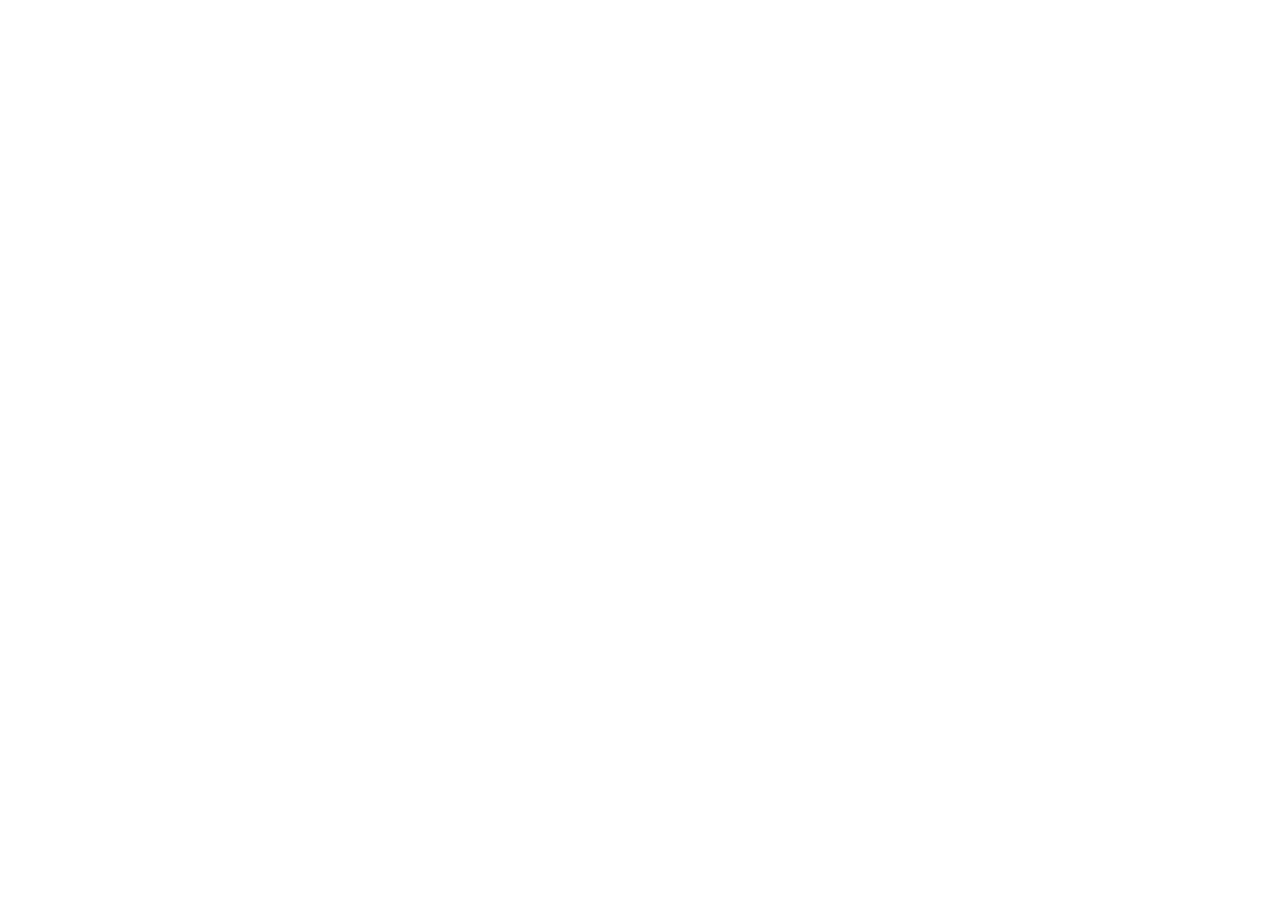
==== index.html @ b21c2f51 "Update and rename 1project.html to index.html" ====
<!DOCTYPE html>
<html lang="en">
<head>
    <meta charset="UTF-8">
    <meta name="viewport" content="width=device-width, initial-scale=1.0">
    <link rel="stylesheet" href="./1project.css">
    <title>📝</title>
</head>
<body>
    
    <div class="contioner">
        <div class="panel active" style="background-image: url(/image/photo-1762288910569-37bbc2d2d988_4_11zon.webp);">
            <h3>Explore the world</h3>
        </div>
        <div class="panel" style="background-image: url(/image/photo-1762423780504-bb663dd65a9d_6_11zon.webp);">
            <h3>Explore the world</h3>
        </div>
        <div class="panel" style="background-image: url(/image/photo-1763076705118-8c3c03fee057_13_11zon.webp);">
            <h3>Explore the world</h3>
        </div>
        <div class="panel" style="background-image: url(/image/photo-1763612101817-a53a38f6186b_15_11zon.webp);">
            <h3>Explore the world</h3>
        </div>
        <div class="panel" style="background-image: url(/image/photo-1763793927066-e737cd50bd1a_18_11zon.webp);">
            <h3>Explore the world</h3>
        </div>
    </div>

    <script src="/1project.js"></script>
</body>
</html>
---- 1project.css ----
@font-face {
            font-family: Vazir;
            src: 
                url('/font/vazir/Vazir.woff') format('woff'),
                url('/font/vazir/Vazir.woff2') format('woff2');
        }
*{
    box-sizing: border-box;
}

body{
    font-family:'vazir';
    display: flex;
    align-items: center;
    justify-content: center;
    height: 100vh;
    overflow:hidden;
    margin: 0;
}
.contioner{
    display: flex;
    width: 90vw;

}
.panel{
    background-repeat: no-repeat;
    height: 80vh;
    border-radius: 50px;
    margin: 10px;
    color: white;
    cursor: pointer;
    flex: 0.5;
    position: relative;
    transition: flex 0.7s ease-in ;

}

.panel h3 {
    position: absolute;
    font-size:23px;
    bottom: 20px;
    left: 20px;
    margin: 0px;
    opacity: 0;
}

.panel.active{
    flex: 5;
}
.panel.active h3 {
    opacity: 1;
}

@media (max-width : 480px) {

    .panel:nth-of-type(4),
    .panel:nth-of-type(5){
        display: none;
    }
}
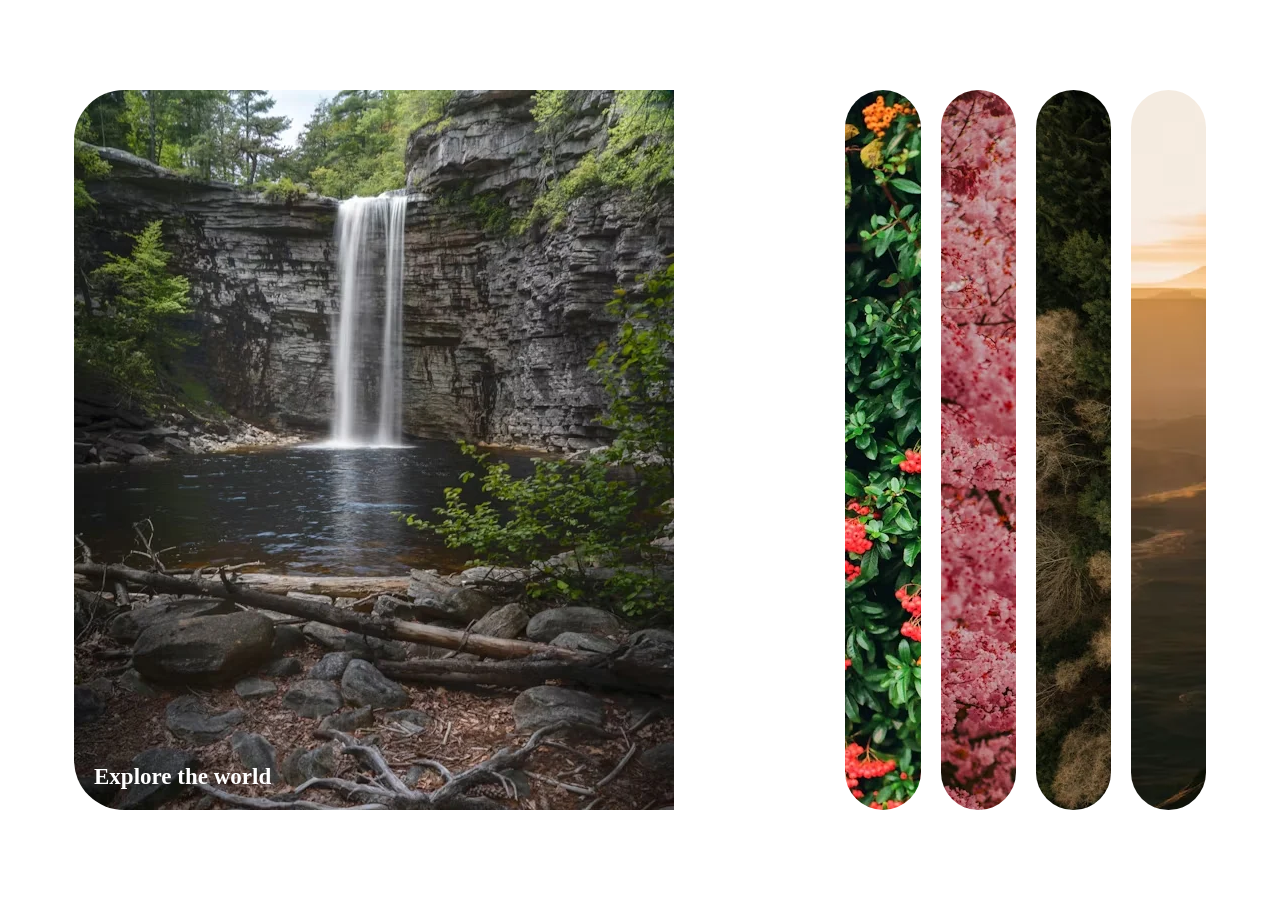
==== commit e95b2fb1: "Update index.html" ====
--- a/index.html
+++ b/index.html
@@ -9,19 +9,19 @@
 <body>
     
     <div class="contioner">
-        <div class="panel active" style="background-image: url(/image/photo-1762288910569-37bbc2d2d988_4_11zon.webp);">
+        <div class="panel active" style="background-image: url(./photo-1762288910569-37bbc2d2d988_4_11zon.webp);">
             <h3>Explore the world</h3>
         </div>
-        <div class="panel" style="background-image: url(/image/photo-1762423780504-bb663dd65a9d_6_11zon.webp);">
+        <div class="panel" style="background-image: url(./photo-1762423780504-bb663dd65a9d_6_11zon.webp);">
             <h3>Explore the world</h3>
         </div>
-        <div class="panel" style="background-image: url(/image/photo-1763076705118-8c3c03fee057_13_11zon.webp);">
+        <div class="panel" style="background-image: url(./photo-1763076705118-8c3c03fee057_13_11zon.webp);">
             <h3>Explore the world</h3>
         </div>
-        <div class="panel" style="background-image: url(/image/photo-1763612101817-a53a38f6186b_15_11zon.webp);">
+        <div class="panel" style="background-image: url(./photo-1763612101817-a53a38f6186b_15_11zon.webp);">
             <h3>Explore the world</h3>
         </div>
-        <div class="panel" style="background-image: url(/image/photo-1763793927066-e737cd50bd1a_18_11zon.webp);">
+        <div class="panel" style="background-image: url(./photo-1763793927066-e737cd50bd1a_18_11zon.webp);">
             <h3>Explore the world</h3>
         </div>
     </div>
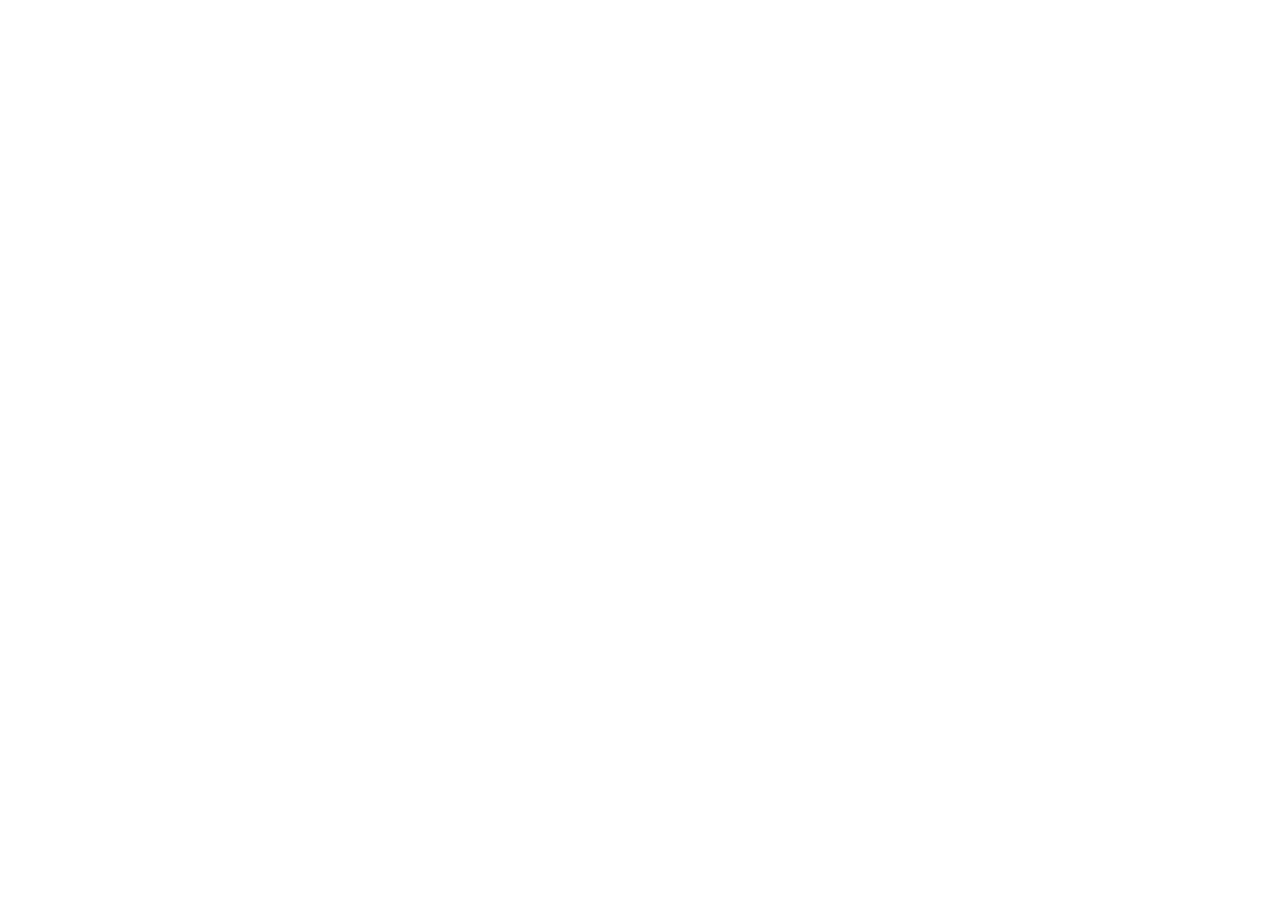
==== commit dffa86a4: "Update index.html" ====
--- a/index.html
+++ b/index.html
@@ -9,19 +9,19 @@
 <body>
     
     <div class="contioner">
-        <div class="panel active" style="background-image: url(./photo-1762288910569-37bbc2d2d988_4_11zon.webp);">
+        <div class="panel active" style="background-image: url(Webora/photo-1763793927066-e737cd50bd1a_18_11zon.webp);">
             <h3>Explore the world</h3>
         </div>
-        <div class="panel" style="background-image: url(./photo-1762423780504-bb663dd65a9d_6_11zon.webp);">
+        <div class="panel" style="background-image: url(Webora/photo-1762288910569-37bbc2d2d988_4_11zon.webp);">
             <h3>Explore the world</h3>
         </div>
-        <div class="panel" style="background-image: url(./photo-1763076705118-8c3c03fee057_13_11zon.webp);">
+        <div class="panel" style="background-image: url(Webora/photo-1762423780504-bb663dd65a9d_6_11zon.webp);">
             <h3>Explore the world</h3>
         </div>
-        <div class="panel" style="background-image: url(./photo-1763612101817-a53a38f6186b_15_11zon.webp);">
+        <div class="panel" style="background-image: url(Webora/photo-1763076705118-8c3c03fee057_13_11zon.webp);">
             <h3>Explore the world</h3>
         </div>
-        <div class="panel" style="background-image: url(./photo-1763793927066-e737cd50bd1a_18_11zon.webp);">
+        <div class="panel" style="background-image: url();">
             <h3>Explore the world</h3>
         </div>
     </div>
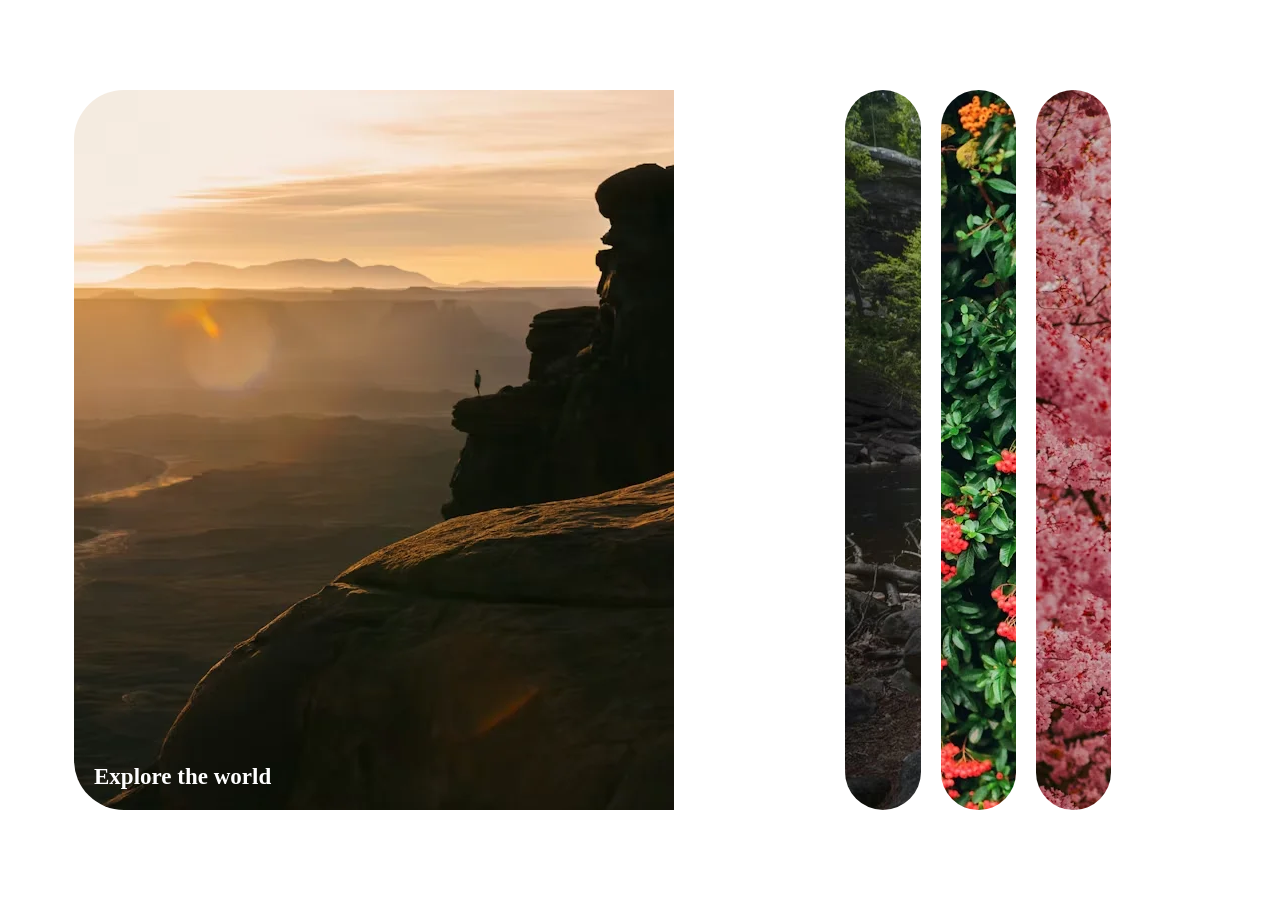
==== commit 4d63eb2b: "Update index.html" ====
--- a/index.html
+++ b/index.html
@@ -9,16 +9,16 @@
 <body>
     
     <div class="contioner">
-        <div class="panel active" style="background-image: url(Webora/photo-1763793927066-e737cd50bd1a_18_11zon.webp);">
+        <div class="panel active" style="background-image: url(./photo-1763793927066-e737cd50bd1a_18_11zon.webp);">
             <h3>Explore the world</h3>
         </div>
-        <div class="panel" style="background-image: url(Webora/photo-1762288910569-37bbc2d2d988_4_11zon.webp);">
+        <div class="panel" style="background-image: url(./photo-1762288910569-37bbc2d2d988_4_11zon.webp);">
             <h3>Explore the world</h3>
         </div>
-        <div class="panel" style="background-image: url(Webora/photo-1762423780504-bb663dd65a9d_6_11zon.webp);">
+        <div class="panel" style="background-image: url(./photo-1762423780504-bb663dd65a9d_6_11zon.webp);">
             <h3>Explore the world</h3>
         </div>
-        <div class="panel" style="background-image: url(Webora/photo-1763076705118-8c3c03fee057_13_11zon.webp);">
+        <div class="panel" style="background-image: url(./photo-1763076705118-8c3c03fee057_13_11zon.webp);">
             <h3>Explore the world</h3>
         </div>
         <div class="panel" style="background-image: url();">
@@ -26,6 +26,6 @@
         </div>
     </div>
 
-    <script src="/1project.js"></script>
+    <script src="./1project.js"></script>
 </body>
 </html>
